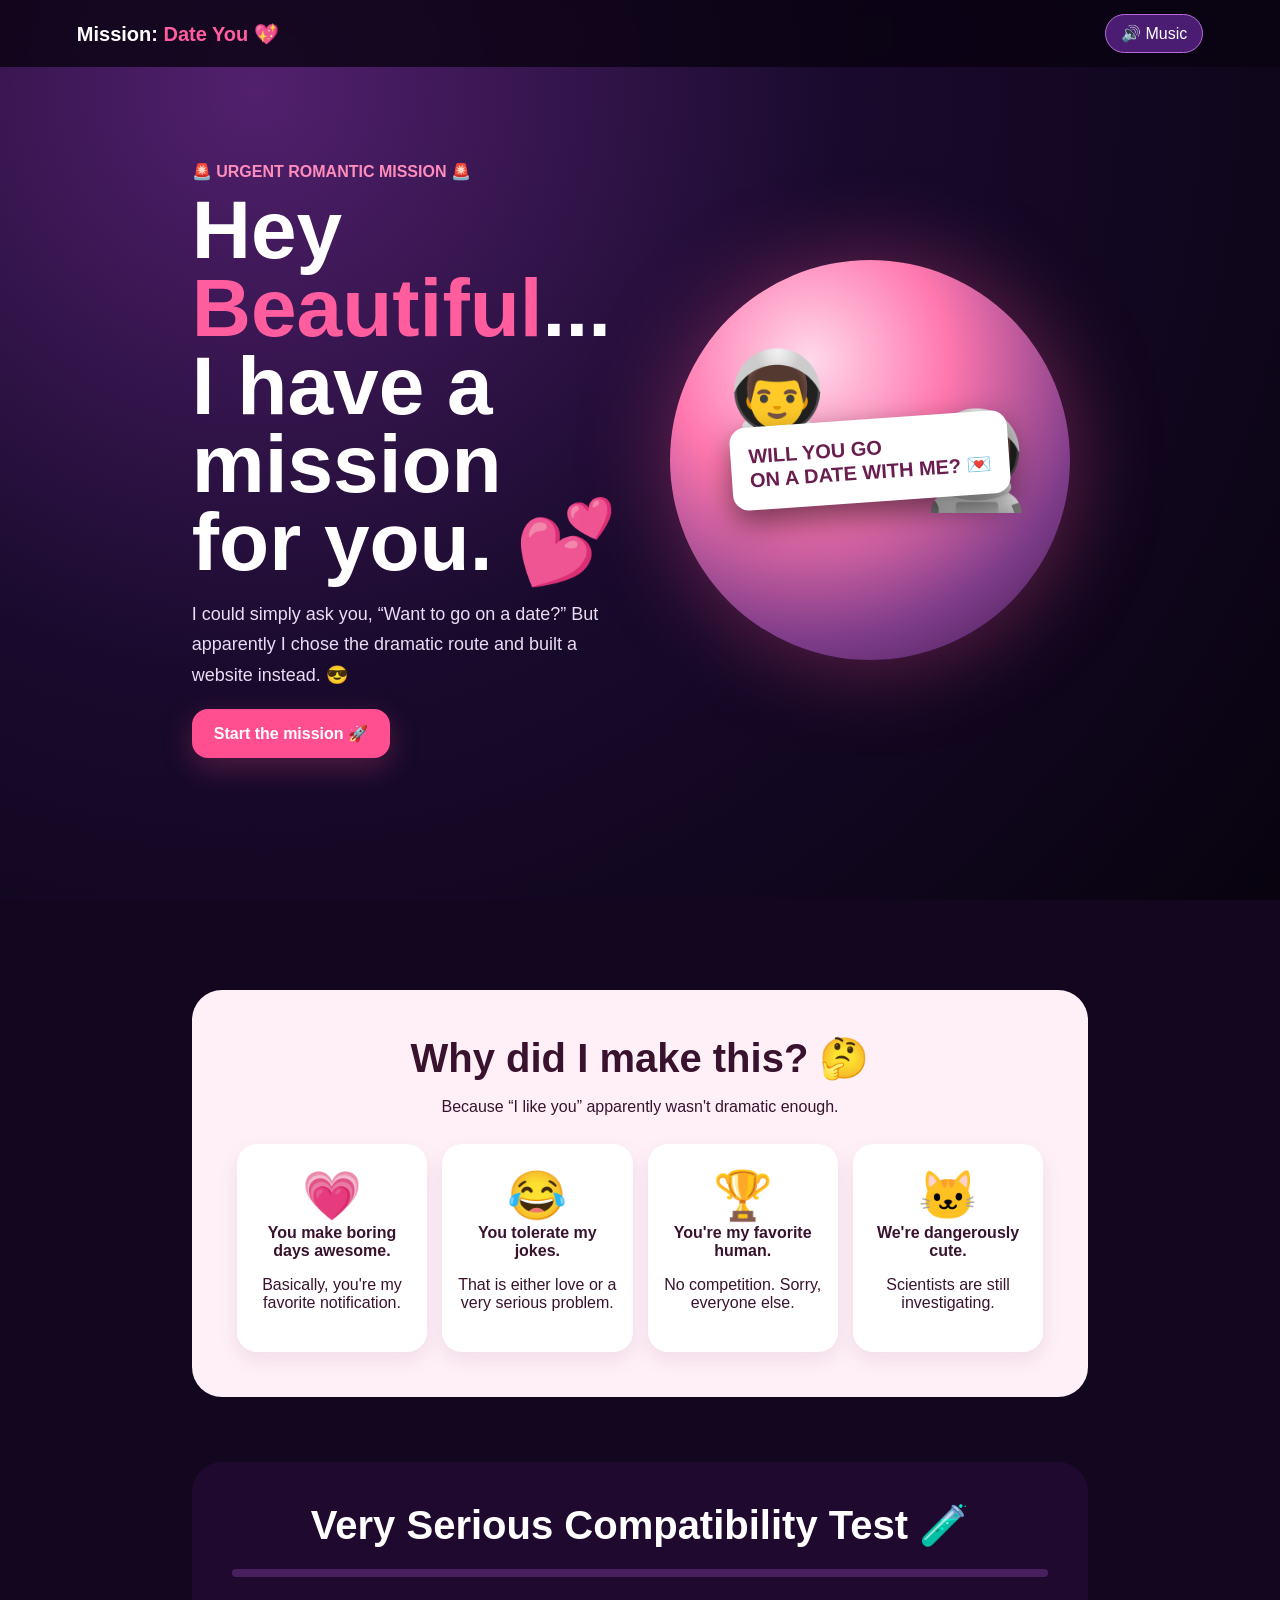
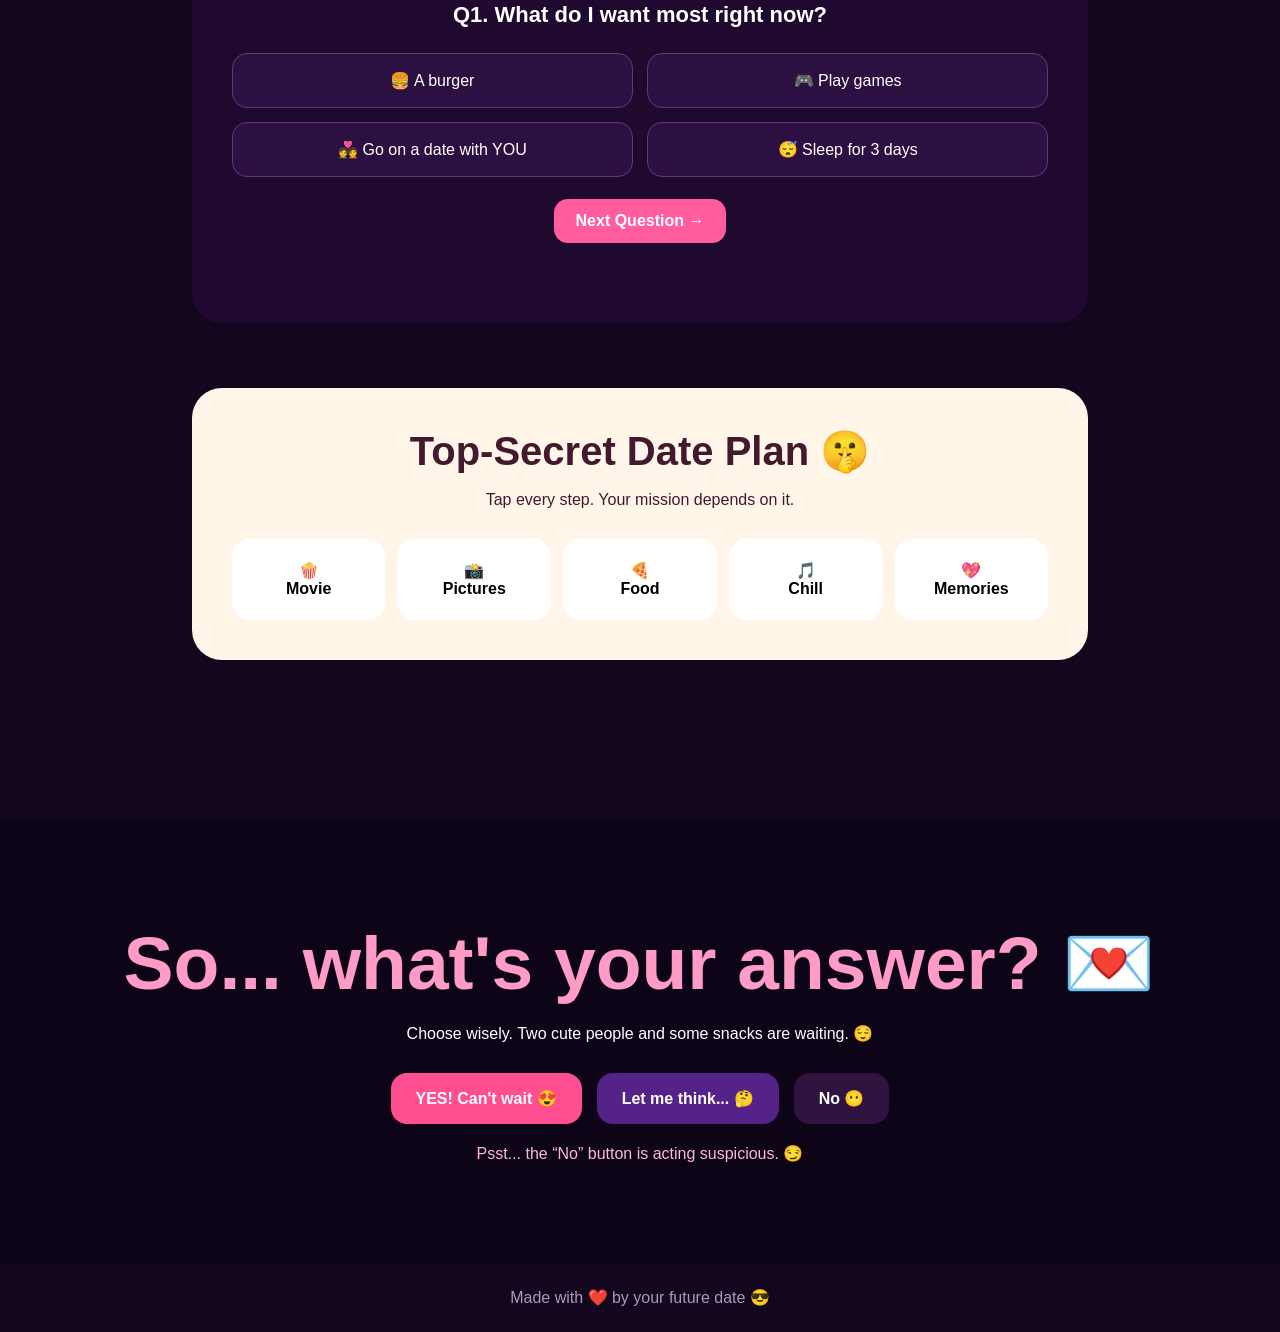
==== index.html @ 2dfc2abf "Add files via upload" ====
<!doctype html>
<html lang="en">
<head>
<meta charset="utf-8">
<meta name="viewport" content="width=device-width, initial-scale=1">
<title>Mission: Date You 💖</title>
<style>
*{box-sizing:border-box}html{scroll-behavior:smooth}body{margin:0;font-family:Arial,sans-serif;background:#12071f;color:#fff;overflow-x:hidden}
button,a{font:inherit}button{cursor:pointer}.bg{position:fixed;inset:0;z-index:-2;background:radial-gradient(circle at 20% 10%,#52206e,#190a2d 45%,#08030f)}
nav{position:fixed;z-index:50;top:0;left:0;right:0;padding:14px 6%;display:flex;justify-content:space-between;align-items:center;background:#090311cc;backdrop-filter:blur(10px)}
.logo{font-size:20px;font-weight:800}.pink{color:#ff5d9e}.music{border:1px solid #b76bdb;background:#4a1d73;color:white;border-radius:30px;padding:9px 15px}
section{max-width:1050px;margin:auto;padding:90px 6%}.hero{min-height:100vh;display:grid;grid-template-columns:1fr 1fr;align-items:center;gap:25px;padding-top:110px}
h1{font-size:clamp(45px,7vw,82px);line-height:.95;margin:10px 0}.hero p{font-size:18px;line-height:1.7;color:#eadcf4}.tag{color:#ff8dbb;font-weight:700}.btn{display:inline-block;border:0;border-radius:16px;padding:15px 22px;font-weight:800;color:white;background:#ff4f91;box-shadow:0 10px 30px #ff4f9140}
.art{height:500px;position:relative;display:grid;place-items:center}.moon{width:400px;height:400px;border-radius:50%;background:radial-gradient(circle at 35% 25%,#ffd9eb,#ff77ae 35%,#803d8a 70%,#35154e);box-shadow:0 0 90px #ff4f9160}.person{position:absolute;font-size:95px;animation:bob 2.8s ease-in-out infinite}.boy{left:15%;top:27%}.girl{right:12%;top:39%}.sign{position:absolute;background:#fff;color:#6a1e50;padding:18px;border-radius:16px;font-size:20px;font-weight:900;transform:rotate(-4deg);box-shadow:0 12px 30px #0008}
@keyframes bob{50%{transform:translateY(-15px)}}.panel{background:#fff0f7;color:#39132e;border-radius:30px;padding:45px}.panel h2,.quiz h2,.plan h2,.final h2{text-align:center;font-size:40px;margin:0 0 12px}.cards{display:grid;grid-template-columns:repeat(4,1fr);gap:15px;margin-top:28px}.card{background:white;border-radius:20px;padding:24px 14px;text-align:center;min-height:190px;box-shadow:0 8px 20px #6b1d5018;transition:.2s}.card:hover{transform:translateY(-7px)}.emoji{font-size:48px}
.quiz{margin-top:65px;padding:40px;border-radius:30px;background:#20092f}.barbg{height:8px;background:#48205e;border-radius:20px;margin:20px 0}.bar{height:100%;width:0;background:#ff5d9e;border-radius:20px;transition:.3s}.question{text-align:center;font-size:22px;font-weight:800;margin:25px 0}.options{display:grid;grid-template-columns:1fr 1fr;gap:14px}.option{background:#2d1042;color:#fff;border:1px solid #67357d;padding:17px;border-radius:15px}.option:hover,.option.active{background:#ff4f91}.next{display:block;margin:22px auto 0;background:#ff5d9e;color:#fff;border:0;padding:13px 22px;border-radius:14px;font-weight:800}.feedback{text-align:center;color:#ffd1e3;min-height:25px;margin-top:15px}
.plan{margin-top:65px;background:#fff6e9;color:#43192d;border-radius:30px;padding:40px}.steps{display:grid;grid-template-columns:repeat(5,1fr);gap:12px;margin-top:30px}.step{background:white;border:2px solid transparent;border-radius:18px;padding:20px 8px;text-align:center;transition:.2s}.step:hover{transform:translateY(-6px);border-color:#ff8dbb}.secret{display:none;margin:22px auto 0;padding:18px;max-width:700px;background:#ffe0ed;border-radius:16px;text-align:center;font-weight:700}
.final{max-width:none;text-align:center;background:#0e0418;padding:100px 6%;margin-top:70px}.final h2{font-size:clamp(45px,7vw,75px);color:#ff9cc5}.choices{display:flex;justify-content:center;gap:15px;flex-wrap:wrap;margin-top:30px}.yes,.maybe,.no{border:0;color:#fff;border-radius:16px;padding:16px 25px;font-weight:800}.yes{background:#ff4f91}.maybe{background:#55228a}.no{background:#311340;position:relative}.note{color:#ffb9d5;margin-top:20px}
#modal{display:none;position:fixed;z-index:100;inset:0;background:#09020ddd;place-items:center;padding:20px}.modalbox{background:white;color:#54183f;border-radius:28px;padding:42px;max-width:580px;text-align:center}.modalbox h2{font-size:52px;color:#ff4f91;margin:0}.close{background:#ff4f91;color:#fff;border:0;padding:12px 20px;border-radius:13px;margin-top:10px}.conf{position:fixed;z-index:110;top:-30px;font-size:25px;animation:fall 3s linear forwards}@keyframes fall{to{transform:translateY(110vh) rotate(600deg)}}
footer{text-align:center;padding:25px;color:#ad99b7}
@media(max-width:750px){.hero{grid-template-columns:1fr;text-align:center}.art{height:360px}.moon{width:290px;height:290px}.person{font-size:65px}.sign{font-size:14px;padding:12px}.cards{grid-template-columns:1fr 1fr}.steps{grid-template-columns:1fr 1fr}.panel,.quiz,.plan{padding:28px 18px}}
@media(max-width:480px){.cards,.options,.steps{grid-template-columns:1fr}}
</style>
</head>
<body>
<div class="bg"></div>
<nav><div class="logo">Mission: <span class="pink">Date You 💖</span></div><button class="music" id="music">🔊 Music</button></nav>

<section class="hero" id="top">
<div><div class="tag">🚨 URGENT ROMANTIC MISSION 🚨</div>
<h1>Hey <span class="pink">Beautiful</span>...<br>I have a mission for you. 💕</h1>
<p>I could simply ask you, “Want to go on a date?” But apparently I chose the dramatic route and built a website instead. 😎</p>
<button class="btn" id="start">Start the mission 🚀</button></div>
<div class="art"><div class="moon"></div><div class="person boy">👨‍🚀</div><div class="person girl">👩‍🚀</div><div class="sign">WILL YOU GO<br>ON A DATE WITH ME? 💌</div></div>
</section>

<section id="reasons">
<div class="panel"><h2>Why did I make this? 🤔</h2><p style="text-align:center">Because “I like you” apparently wasn't dramatic enough.</p>
<div class="cards">
<div class="card"><div class="emoji">💗</div><b>You make boring days awesome.</b><p>Basically, you're my favorite notification.</p></div>
<div class="card"><div class="emoji">😂</div><b>You tolerate my jokes.</b><p>That is either love or a very serious problem.</p></div>
<div class="card"><div class="emoji">🏆</div><b>You're my favorite human.</b><p>No competition. Sorry, everyone else.</p></div>
<div class="card"><div class="emoji">🐱</div><b>We're dangerously cute.</b><p>Scientists are still investigating.</p></div>
</div></div>

<div class="quiz" id="quiz"><h2>Very Serious Compatibility Test 🧪</h2><div class="barbg"><div class="bar" id="bar"></div></div><div id="question"></div><div id="options" class="options"></div><button class="next" id="next">Next Question →</button><div class="feedback" id="feedback"></div></div>

<div class="plan"><h2>Top-Secret Date Plan 🤫</h2><p style="text-align:center">Tap every step. Your mission depends on it.</p>
<div class="steps">
<button class="step" data-msg="🍿 Movie time! I promise not to steal ALL the popcorn.">🍿<br><b>Movie</b></button>
<button class="step" data-msg="📸 Cute pictures! We need evidence that this date happened. 😌">📸<br><b>Pictures</b></button>
<button class="step" data-msg="🍕 Food! Romance is much easier with a full stomach.">🍕<br><b>Food</b></button>
<button class="step" data-msg="🎵 Music, random conversations and laughing at absolutely nothing.">🎵<br><b>Chill</b></button>
<button class="step" data-msg="💖 Final objective: create a memory we both keep smiling about.">💖<br><b>Memories</b></button>
</div><div class="secret" id="secret"></div></div>
</section>

<section class="final" id="final"><h2>So... what's your answer? 💌</h2><p>Choose wisely. Two cute people and some snacks are waiting. 😌</p>
<div class="choices"><button class="yes" id="yes">YES! Can't wait 😍</button><button class="maybe" id="maybe">Let me think... 🤔</button><button class="no" id="no">No 😶</button></div>
<div class="note" id="note">Psst... the “No” button is acting suspicious. 😏</div></section>
<footer>Made with ❤️ by your future date 😎</footer>

<div id="modal"><div class="modalbox"><h2>YAAAAAY! 🥹💖</h2><p>Mission accomplished! 🚀</p><p>You officially agreed to go on a date with the person who spent way too much time making this website. 😂</p><p><b>Now tell me when you're free. I owe you a date! 💕</b></p><button class="close" id="close">Okay, future date 😎</button></div></div>

<script>
(function(){
"use strict";
var $=function(id){return document.getElementById(id);};

/* Smooth navigation */
$("start").addEventListener("click",function(){ $("reasons").scrollIntoView({behavior:"smooth"}); });

/* Quiz */
var qs=[
{q:"What do I want most right now?",a:["🍔 A burger","🎮 Play games","💑 Go on a date with YOU","😴 Sleep for 3 days"],c:2},
{q:"What makes a perfect date?",a:["🍕 Good food","😂 Laughing","📸 Cute memories","💖 All of the above"],c:3},
{q:"If I say “I'm not hungry”, what does it mean?",a:["I am hungry","I want your food","I need snacks","😌 All three"],c:3}
];
var qi=0,chosen=-1,score=0;
function render(){
var q=qs[qi]; chosen=-1;
$("bar").style.width=(qi/qs.length*100)+"%";
$("question").innerHTML='<div class="question">Q'+(qi+1)+'. '+q.q+'</div>';
$("options").innerHTML="";
q.a.forEach(function(text,i){
var b=document.createElement("button"); b.className="option"; b.type="button"; b.textContent=text;
b.addEventListener("click",function(){
chosen=i;
document.querySelectorAll(".option").forEach(function(x){x.classList.remove("active")});
b.classList.add("active");
$("feedback").textContent="";
});
$("options").appendChild(b);
});
}
$("next").addEventListener("click",function(){
if(chosen===-1){$("feedback").textContent="Pick an answer first, genius 😌";return;}
if(chosen===qs[qi].c)score++;
qi++;
if(qi<qs.length){render();}
else{
$("bar").style.width="100%";
$("question").innerHTML='<div class="question">Test complete! 🧪</div><p style="text-align:center">Score: '+score+'/'+qs.length+'</p>';
$("options").innerHTML="";
$("next").textContent="Reveal the date plan 🔓";
$("feedback").textContent=score===3?"Perfect! The universe clearly wants this date. 😂💖":"More research is required... preferably over dinner. 😌";
$("next").onclick=function(){$("final").scrollIntoView({behavior:"smooth"})};
}
});
render();

/* Date-plan buttons */
document.querySelectorAll(".step").forEach(function(step){
step.addEventListener("click",function(){
$("secret").style.display="block";
$("secret").textContent=step.getAttribute("data-msg");
});
});

/* YES modal + confetti */
$("yes").addEventListener("click",function(){
$("modal").style.display="grid";
for(var i=0;i<70;i++){
var c=document.createElement("span"); c.className="conf"; c.textContent=["💖","💕","✨","🎉","💗"][Math.floor(Math.random()*5)];
c.style.left=Math.random()*100+"%"; c.style.animationDelay=Math.random()*1.5+"s";
document.body.appendChild(c);
setTimeout(function(){if(c.parentNode)c.parentNode.removeChild(c)},4500);
}
});
$("close").addEventListener("click",function(){$("modal").style.display="none";});

/* Maybe button */
$("maybe").addEventListener("click",function(){
$("note").textContent="Take your time... but snacks and my adorable face are waiting. 😌🍕";
});

/* Escaping NO button */
function escapeNo(){
var b=$("no");
b.style.position="fixed";
b.style.zIndex="60";
b.style.left=(10+Math.random()*75)+"%";
b.style.top=(15+Math.random()*70)+"%";
$("note").textContent="Nice try! 😂 The “No” button has escaped again.";
}
$("no").addEventListener("mouseenter",escapeNo);
$("no").addEventListener("touchstart",function(e){e.preventDefault();escapeNo();},{passive:false});
$("no").addEventListener("click",function(e){e.preventDefault();escapeNo();});

/* Music: browser-safe little melody generated by Web Audio only after a user click */
var audio=null,playing=false,timer=null;
$("music").addEventListener("click",function(){
if(!audio)audio=new (window.AudioContext||window.webkitAudioContext)();
if(playing){audio.suspend();playing=false;$("music").textContent="🔇 Music Off";return;}
audio.resume();playing=true;$("music").textContent="🔊 Music On";
var notes=[261.63,329.63,392,523.25,392,329.63];
notes.forEach(function(freq,i){
var o=audio.createOscillator(),g=audio.createGain();
o.type="sine";o.frequency.value=freq;
var t=audio.currentTime+i*.3;
g.gain.setValueAtTime(.0001,t);g.gain.exponentialRampToValueAtTime(.035,t+.03);g.gain.exponentialRampToValueAtTime(.0001,t+.25);
o.connect(g);g.connect(audio.destination);o.start(t);o.stop(t+.27);
});
clearTimeout(timer);timer=setTimeout(function(){if(playing){playing=false;$("music").textContent="🔊 Music";}},2200);
});
})();
</script>
</body>
</html>
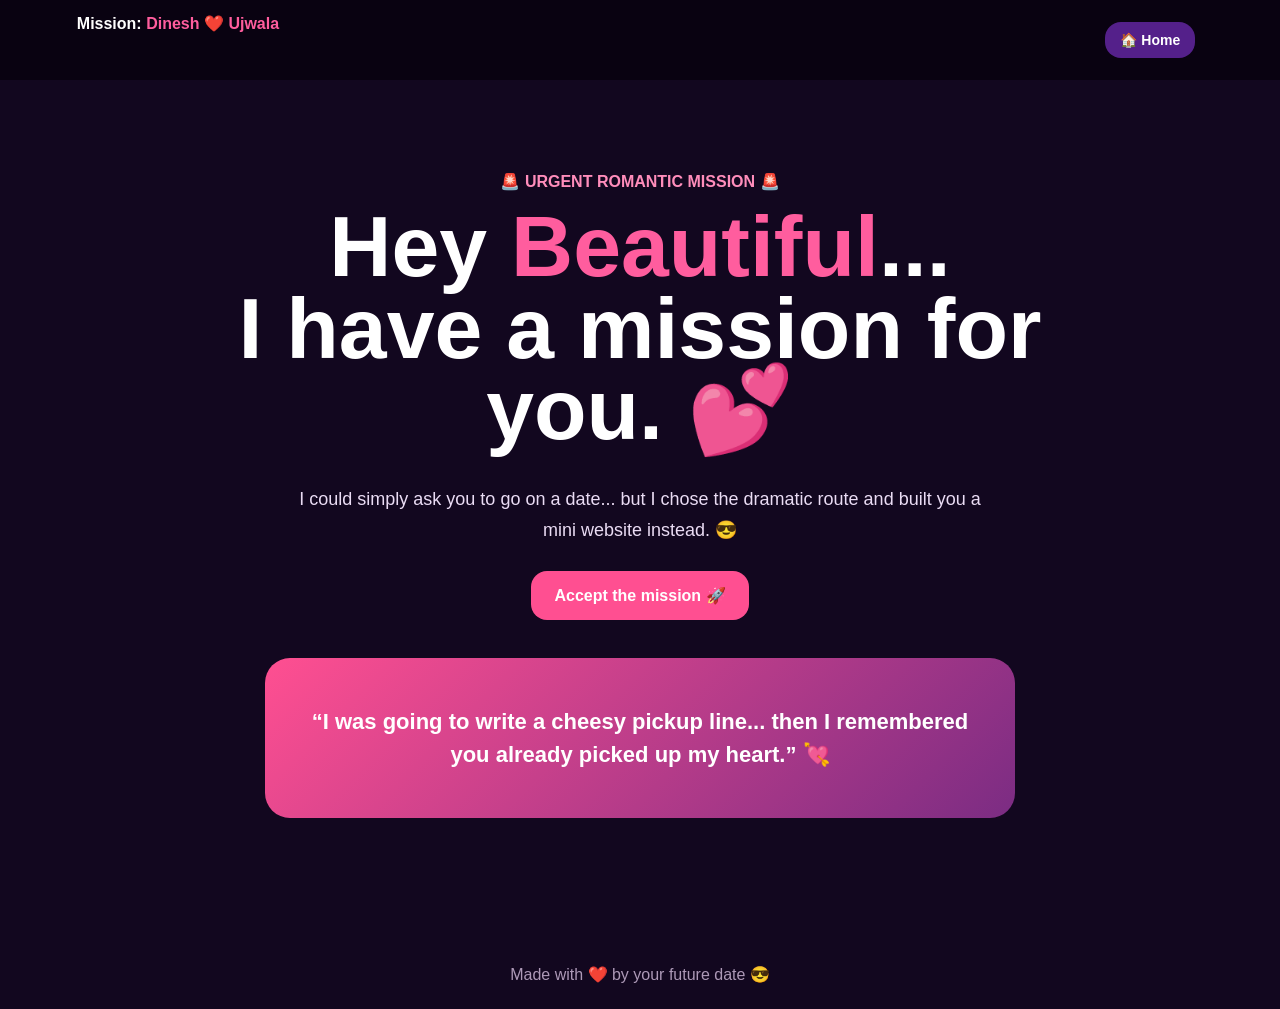
==== commit 9f337ad4: "Add files via upload" ====
--- a/index.html
+++ b/index.html
@@ -1,169 +1 @@
-<!doctype html>
-<html lang="en">
-<head>
-<meta charset="utf-8">
-<meta name="viewport" content="width=device-width, initial-scale=1">
-<title>Mission: Date You 💖</title>
-<style>
-*{box-sizing:border-box}html{scroll-behavior:smooth}body{margin:0;font-family:Arial,sans-serif;background:#12071f;color:#fff;overflow-x:hidden}
-button,a{font:inherit}button{cursor:pointer}.bg{position:fixed;inset:0;z-index:-2;background:radial-gradient(circle at 20% 10%,#52206e,#190a2d 45%,#08030f)}
-nav{position:fixed;z-index:50;top:0;left:0;right:0;padding:14px 6%;display:flex;justify-content:space-between;align-items:center;background:#090311cc;backdrop-filter:blur(10px)}
-.logo{font-size:20px;font-weight:800}.pink{color:#ff5d9e}.music{border:1px solid #b76bdb;background:#4a1d73;color:white;border-radius:30px;padding:9px 15px}
-section{max-width:1050px;margin:auto;padding:90px 6%}.hero{min-height:100vh;display:grid;grid-template-columns:1fr 1fr;align-items:center;gap:25px;padding-top:110px}
-h1{font-size:clamp(45px,7vw,82px);line-height:.95;margin:10px 0}.hero p{font-size:18px;line-height:1.7;color:#eadcf4}.tag{color:#ff8dbb;font-weight:700}.btn{display:inline-block;border:0;border-radius:16px;padding:15px 22px;font-weight:800;color:white;background:#ff4f91;box-shadow:0 10px 30px #ff4f9140}
-.art{height:500px;position:relative;display:grid;place-items:center}.moon{width:400px;height:400px;border-radius:50%;background:radial-gradient(circle at 35% 25%,#ffd9eb,#ff77ae 35%,#803d8a 70%,#35154e);box-shadow:0 0 90px #ff4f9160}.person{position:absolute;font-size:95px;animation:bob 2.8s ease-in-out infinite}.boy{left:15%;top:27%}.girl{right:12%;top:39%}.sign{position:absolute;background:#fff;color:#6a1e50;padding:18px;border-radius:16px;font-size:20px;font-weight:900;transform:rotate(-4deg);box-shadow:0 12px 30px #0008}
-@keyframes bob{50%{transform:translateY(-15px)}}.panel{background:#fff0f7;color:#39132e;border-radius:30px;padding:45px}.panel h2,.quiz h2,.plan h2,.final h2{text-align:center;font-size:40px;margin:0 0 12px}.cards{display:grid;grid-template-columns:repeat(4,1fr);gap:15px;margin-top:28px}.card{background:white;border-radius:20px;padding:24px 14px;text-align:center;min-height:190px;box-shadow:0 8px 20px #6b1d5018;transition:.2s}.card:hover{transform:translateY(-7px)}.emoji{font-size:48px}
-.quiz{margin-top:65px;padding:40px;border-radius:30px;background:#20092f}.barbg{height:8px;background:#48205e;border-radius:20px;margin:20px 0}.bar{height:100%;width:0;background:#ff5d9e;border-radius:20px;transition:.3s}.question{text-align:center;font-size:22px;font-weight:800;margin:25px 0}.options{display:grid;grid-template-columns:1fr 1fr;gap:14px}.option{background:#2d1042;color:#fff;border:1px solid #67357d;padding:17px;border-radius:15px}.option:hover,.option.active{background:#ff4f91}.next{display:block;margin:22px auto 0;background:#ff5d9e;color:#fff;border:0;padding:13px 22px;border-radius:14px;font-weight:800}.feedback{text-align:center;color:#ffd1e3;min-height:25px;margin-top:15px}
-.plan{margin-top:65px;background:#fff6e9;color:#43192d;border-radius:30px;padding:40px}.steps{display:grid;grid-template-columns:repeat(5,1fr);gap:12px;margin-top:30px}.step{background:white;border:2px solid transparent;border-radius:18px;padding:20px 8px;text-align:center;transition:.2s}.step:hover{transform:translateY(-6px);border-color:#ff8dbb}.secret{display:none;margin:22px auto 0;padding:18px;max-width:700px;background:#ffe0ed;border-radius:16px;text-align:center;font-weight:700}
-.final{max-width:none;text-align:center;background:#0e0418;padding:100px 6%;margin-top:70px}.final h2{font-size:clamp(45px,7vw,75px);color:#ff9cc5}.choices{display:flex;justify-content:center;gap:15px;flex-wrap:wrap;margin-top:30px}.yes,.maybe,.no{border:0;color:#fff;border-radius:16px;padding:16px 25px;font-weight:800}.yes{background:#ff4f91}.maybe{background:#55228a}.no{background:#311340;position:relative}.note{color:#ffb9d5;margin-top:20px}
-#modal{display:none;position:fixed;z-index:100;inset:0;background:#09020ddd;place-items:center;padding:20px}.modalbox{background:white;color:#54183f;border-radius:28px;padding:42px;max-width:580px;text-align:center}.modalbox h2{font-size:52px;color:#ff4f91;margin:0}.close{background:#ff4f91;color:#fff;border:0;padding:12px 20px;border-radius:13px;margin-top:10px}.conf{position:fixed;z-index:110;top:-30px;font-size:25px;animation:fall 3s linear forwards}@keyframes fall{to{transform:translateY(110vh) rotate(600deg)}}
-footer{text-align:center;padding:25px;color:#ad99b7}
-@media(max-width:750px){.hero{grid-template-columns:1fr;text-align:center}.art{height:360px}.moon{width:290px;height:290px}.person{font-size:65px}.sign{font-size:14px;padding:12px}.cards{grid-template-columns:1fr 1fr}.steps{grid-template-columns:1fr 1fr}.panel,.quiz,.plan{padding:28px 18px}}
-@media(max-width:480px){.cards,.options,.steps{grid-template-columns:1fr}}
-</style>
-</head>
-<body>
-<div class="bg"></div>
-<nav><div class="logo">Mission: <span class="pink">Date You 💖</span></div><button class="music" id="music">🔊 Music</button></nav>
-
-<section class="hero" id="top">
-<div><div class="tag">🚨 URGENT ROMANTIC MISSION 🚨</div>
-<h1>Hey <span class="pink">Beautiful</span>...<br>I have a mission for you. 💕</h1>
-<p>I could simply ask you, “Want to go on a date?” But apparently I chose the dramatic route and built a website instead. 😎</p>
-<button class="btn" id="start">Start the mission 🚀</button></div>
-<div class="art"><div class="moon"></div><div class="person boy">👨‍🚀</div><div class="person girl">👩‍🚀</div><div class="sign">WILL YOU GO<br>ON A DATE WITH ME? 💌</div></div>
-</section>
-
-<section id="reasons">
-<div class="panel"><h2>Why did I make this? 🤔</h2><p style="text-align:center">Because “I like you” apparently wasn't dramatic enough.</p>
-<div class="cards">
-<div class="card"><div class="emoji">💗</div><b>You make boring days awesome.</b><p>Basically, you're my favorite notification.</p></div>
-<div class="card"><div class="emoji">😂</div><b>You tolerate my jokes.</b><p>That is either love or a very serious problem.</p></div>
-<div class="card"><div class="emoji">🏆</div><b>You're my favorite human.</b><p>No competition. Sorry, everyone else.</p></div>
-<div class="card"><div class="emoji">🐱</div><b>We're dangerously cute.</b><p>Scientists are still investigating.</p></div>
-</div></div>
-
-<div class="quiz" id="quiz"><h2>Very Serious Compatibility Test 🧪</h2><div class="barbg"><div class="bar" id="bar"></div></div><div id="question"></div><div id="options" class="options"></div><button class="next" id="next">Next Question →</button><div class="feedback" id="feedback"></div></div>
-
-<div class="plan"><h2>Top-Secret Date Plan 🤫</h2><p style="text-align:center">Tap every step. Your mission depends on it.</p>
-<div class="steps">
-<button class="step" data-msg="🍿 Movie time! I promise not to steal ALL the popcorn.">🍿<br><b>Movie</b></button>
-<button class="step" data-msg="📸 Cute pictures! We need evidence that this date happened. 😌">📸<br><b>Pictures</b></button>
-<button class="step" data-msg="🍕 Food! Romance is much easier with a full stomach.">🍕<br><b>Food</b></button>
-<button class="step" data-msg="🎵 Music, random conversations and laughing at absolutely nothing.">🎵<br><b>Chill</b></button>
-<button class="step" data-msg="💖 Final objective: create a memory we both keep smiling about.">💖<br><b>Memories</b></button>
-</div><div class="secret" id="secret"></div></div>
-</section>
-
-<section class="final" id="final"><h2>So... what's your answer? 💌</h2><p>Choose wisely. Two cute people and some snacks are waiting. 😌</p>
-<div class="choices"><button class="yes" id="yes">YES! Can't wait 😍</button><button class="maybe" id="maybe">Let me think... 🤔</button><button class="no" id="no">No 😶</button></div>
-<div class="note" id="note">Psst... the “No” button is acting suspicious. 😏</div></section>
-<footer>Made with ❤️ by your future date 😎</footer>
-
-<div id="modal"><div class="modalbox"><h2>YAAAAAY! 🥹💖</h2><p>Mission accomplished! 🚀</p><p>You officially agreed to go on a date with the person who spent way too much time making this website. 😂</p><p><b>Now tell me when you're free. I owe you a date! 💕</b></p><button class="close" id="close">Okay, future date 😎</button></div></div>
-
-<script>
-(function(){
-"use strict";
-var $=function(id){return document.getElementById(id);};
-
-/* Smooth navigation */
-$("start").addEventListener("click",function(){ $("reasons").scrollIntoView({behavior:"smooth"}); });
-
-/* Quiz */
-var qs=[
-{q:"What do I want most right now?",a:["🍔 A burger","🎮 Play games","💑 Go on a date with YOU","😴 Sleep for 3 days"],c:2},
-{q:"What makes a perfect date?",a:["🍕 Good food","😂 Laughing","📸 Cute memories","💖 All of the above"],c:3},
-{q:"If I say “I'm not hungry”, what does it mean?",a:["I am hungry","I want your food","I need snacks","😌 All three"],c:3}
-];
-var qi=0,chosen=-1,score=0;
-function render(){
-var q=qs[qi]; chosen=-1;
-$("bar").style.width=(qi/qs.length*100)+"%";
-$("question").innerHTML='<div class="question">Q'+(qi+1)+'. '+q.q+'</div>';
-$("options").innerHTML="";
-q.a.forEach(function(text,i){
-var b=document.createElement("button"); b.className="option"; b.type="button"; b.textContent=text;
-b.addEventListener("click",function(){
-chosen=i;
-document.querySelectorAll(".option").forEach(function(x){x.classList.remove("active")});
-b.classList.add("active");
-$("feedback").textContent="";
-});
-$("options").appendChild(b);
-});
-}
-$("next").addEventListener("click",function(){
-if(chosen===-1){$("feedback").textContent="Pick an answer first, genius 😌";return;}
-if(chosen===qs[qi].c)score++;
-qi++;
-if(qi<qs.length){render();}
-else{
-$("bar").style.width="100%";
-$("question").innerHTML='<div class="question">Test complete! 🧪</div><p style="text-align:center">Score: '+score+'/'+qs.length+'</p>';
-$("options").innerHTML="";
-$("next").textContent="Reveal the date plan 🔓";
-$("feedback").textContent=score===3?"Perfect! The universe clearly wants this date. 😂💖":"More research is required... preferably over dinner. 😌";
-$("next").onclick=function(){$("final").scrollIntoView({behavior:"smooth"})};
-}
-});
-render();
-
-/* Date-plan buttons */
-document.querySelectorAll(".step").forEach(function(step){
-step.addEventListener("click",function(){
-$("secret").style.display="block";
-$("secret").textContent=step.getAttribute("data-msg");
-});
-});
-
-/* YES modal + confetti */
-$("yes").addEventListener("click",function(){
-$("modal").style.display="grid";
-for(var i=0;i<70;i++){
-var c=document.createElement("span"); c.className="conf"; c.textContent=["💖","💕","✨","🎉","💗"][Math.floor(Math.random()*5)];
-c.style.left=Math.random()*100+"%"; c.style.animationDelay=Math.random()*1.5+"s";
-document.body.appendChild(c);
-setTimeout(function(){if(c.parentNode)c.parentNode.removeChild(c)},4500);
-}
-});
-$("close").addEventListener("click",function(){$("modal").style.display="none";});
-
-/* Maybe button */
-$("maybe").addEventListener("click",function(){
-$("note").textContent="Take your time... but snacks and my adorable face are waiting. 😌🍕";
-});
-
-/* Escaping NO button */
-function escapeNo(){
-var b=$("no");
-b.style.position="fixed";
-b.style.zIndex="60";
-b.style.left=(10+Math.random()*75)+"%";
-b.style.top=(15+Math.random()*70)+"%";
-$("note").textContent="Nice try! 😂 The “No” button has escaped again.";
-}
-$("no").addEventListener("mouseenter",escapeNo);
-$("no").addEventListener("touchstart",function(e){e.preventDefault();escapeNo();},{passive:false});
-$("no").addEventListener("click",function(e){e.preventDefault();escapeNo();});
-
-/* Music: browser-safe little melody generated by Web Audio only after a user click */
-var audio=null,playing=false,timer=null;
-$("music").addEventListener("click",function(){
-if(!audio)audio=new (window.AudioContext||window.webkitAudioContext)();
-if(playing){audio.suspend();playing=false;$("music").textContent="🔇 Music Off";return;}
-audio.resume();playing=true;$("music").textContent="🔊 Music On";
-var notes=[261.63,329.63,392,523.25,392,329.63];
-notes.forEach(function(freq,i){
-var o=audio.createOscillator(),g=audio.createGain();
-o.type="sine";o.frequency.value=freq;
-var t=audio.currentTime+i*.3;
-g.gain.setValueAtTime(.0001,t);g.gain.exponentialRampToValueAtTime(.035,t+.03);g.gain.exponentialRampToValueAtTime(.0001,t+.25);
-o.connect(g);g.connect(audio.destination);o.start(t);o.stop(t+.27);
-});
-clearTimeout(timer);timer=setTimeout(function(){if(playing){playing=false;$("music").textContent="🔊 Music";}},2200);
-});
-})();
-</script>
-</body>
-</html>+<!doctype html><html><head><meta charset="utf-8"><meta name="viewport" content="width=device-width,initial-scale=1"><title>Mission: Dinesh ❤️ Ujwala</title><link rel="stylesheet" href="style.css"></head><body><nav><a class="logo" href="index.html">Mission: <span class="pink">Dinesh ❤️ Ujwala</span></a><a class="btn small secondary" href="index.html">🏠 Home</a></nav><main class="page"><section class="hero"><div class="kicker">🚨 URGENT ROMANTIC MISSION 🚨</div><h1>Hey <span class="pink">Beautiful</span>...<br>I have a mission for you. 💕</h1><p class="lead">I could simply ask you to go on a date... but I chose the dramatic route and built you a mini website instead. 😎</p><a class="btn" href="reasons.html">Accept the mission 🚀</a><div class="quote"><p>“I was going to write a cheesy pickup line... then I remembered you already picked up my heart.” 💘</p></div></section></main><footer>Made with ❤️ by your future date 😎</footer><script></script></body></html>
--- a/style.css
+++ b/style.css
@@ -0,0 +1 @@
+*{box-sizing:border-box}body{margin:0;font-family:Arial,sans-serif;background:#12071f;color:#fff;min-height:100vh}nav{position:sticky;top:0;z-index:20;padding:14px 6%;display:flex;justify-content:space-between;background:#090311ee;backdrop-filter:blur(10px)}.logo{font-weight:800}.pink{color:#ff5d9e}a{text-decoration:none;color:inherit}.page{max-width:1000px;margin:auto;padding:70px 6%;min-height:calc(100vh - 60px)}.hero{text-align:center;display:flex;flex-direction:column;align-items:center;justify-content:center;min-height:80vh}.kicker{color:#ff8dbb;font-weight:800}h1{font-size:clamp(48px,8vw,86px);line-height:.95;margin:15px 0}h2{font-size:42px;text-align:center}.lead{font-size:18px;line-height:1.7;color:#eadcf4;max-width:700px;text-align:center}.btn{display:inline-block;border:0;border-radius:16px;padding:15px 23px;font-weight:800;color:#fff;background:#ff4f91;margin:8px;cursor:pointer}.secondary{background:#54208a}.small{padding:10px 15px;font-size:14px}.cardgrid,.mystery{display:grid;grid-template-columns:repeat(3,1fr);gap:16px;margin:30px 0}.card,.box{background:#fff0f7;color:#40142f;border:0;border-radius:22px;padding:26px 18px;text-align:center;min-height:180px;transition:.25s;cursor:pointer;font-weight:800}.card:hover,.box:hover{transform:translateY(-7px)}.emoji,.box span{font-size:50px;display:block}.quote{margin:30px auto;padding:25px;border-radius:25px;background:linear-gradient(135deg,#ff4f91,#7b2c83);max-width:750px;text-align:center}.quote p{font-size:22px;line-height:1.5;font-weight:700}.hidden{display:none}.quiz{background:#20092f;border-radius:28px;padding:35px;max-width:800px;margin:auto}.barbg{height:8px;background:#48205e;border-radius:20px}.bar{height:100%;width:0;background:#ff5d9e;border-radius:20px}.question{text-align:center;font-size:22px;font-weight:800;margin:25px 0}.options{display:grid;grid-template-columns:1fr 1fr;gap:14px}.option{background:#2d1042;color:#fff;border:1px solid #67357d;padding:17px;border-radius:15px;cursor:pointer}.option.active,.option:hover{background:#ff4f91}.feedback,.note{text-align:center;color:#ffb9d5;margin:15px}.reveal{display:none;margin:22px auto;background:#ffe0ed;color:#54183f;padding:20px;border-radius:18px;text-align:center;max-width:700px;font-weight:700}.choices{text-align:center;margin-top:30px}.no{background:#311340}.heart{font-size:100px}footer{text-align:center;padding:25px;color:#ad99b7}.conf{position:fixed;top:-30px;font-size:25px;z-index:50;animation:fall 3s linear forwards}@keyframes fall{to{transform:translateY(110vh) rotate(600deg)}}@media(max-width:650px){.cardgrid,.mystery,.options{grid-template-columns:1fr}h2{font-size:34px}}
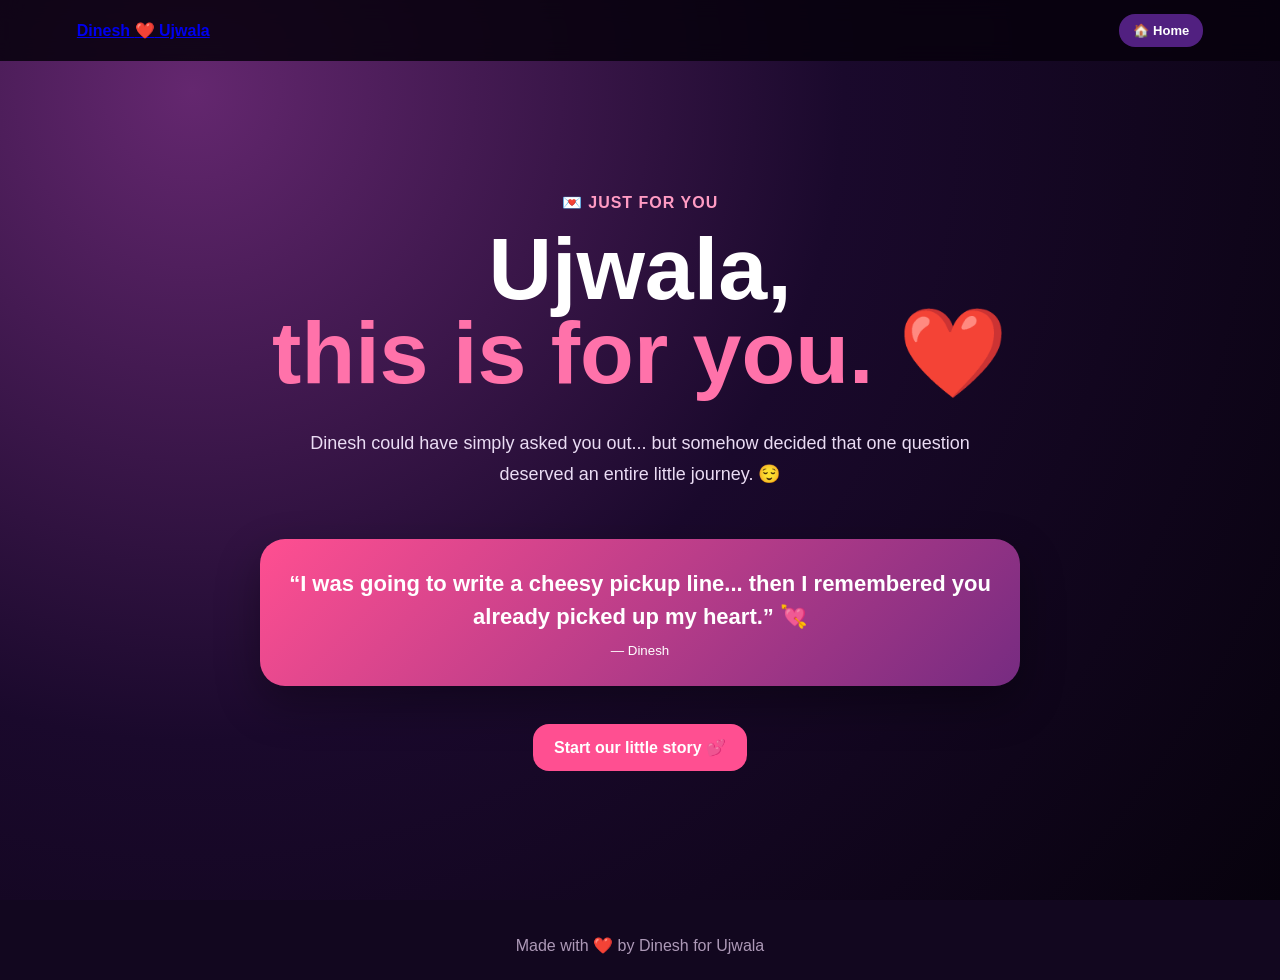
==== commit ab385256: "Add files via upload" ====
--- a/index.html
+++ b/index.html
@@ -1 +1,9 @@
-<!doctype html><html><head><meta charset="utf-8"><meta name="viewport" content="width=device-width,initial-scale=1"><title>Mission: Dinesh ❤️ Ujwala</title><link rel="stylesheet" href="style.css"></head><body><nav><a class="logo" href="index.html">Mission: <span class="pink">Dinesh ❤️ Ujwala</span></a><a class="btn small secondary" href="index.html">🏠 Home</a></nav><main class="page"><section class="hero"><div class="kicker">🚨 URGENT ROMANTIC MISSION 🚨</div><h1>Hey <span class="pink">Beautiful</span>...<br>I have a mission for you. 💕</h1><p class="lead">I could simply ask you to go on a date... but I chose the dramatic route and built you a mini website instead. 😎</p><a class="btn" href="reasons.html">Accept the mission 🚀</a><div class="quote"><p>“I was going to write a cheesy pickup line... then I remembered you already picked up my heart.” 💘</p></div></section></main><footer>Made with ❤️ by your future date 😎</footer><script></script></body></html>+<!doctype html><html lang="en"><head><meta charset="utf-8"><meta name="viewport" content="width=device-width,initial-scale=1"><title>Dinesh ❤️ Ujwala</title><link rel="stylesheet" href="style.css"></head><body><nav><a class="logo" href="index.html">Dinesh <span class="pink">❤️</span> Ujwala</a><a class="navbtn" href="index.html">🏠 Home</a></nav><main class="page">
+<section class="hero">
+<div class="kicker">💌 JUST FOR YOU</div>
+<h1>Ujwala,<br><span class="pink">this is for you. ❤️</span></h1>
+<p class="lead">Dinesh could have simply asked you out... but somehow decided that one question deserved an entire little journey. 😌</p>
+<div class="quote"><p>“I was going to write a cheesy pickup line... then I remembered you already picked up my heart.” 💘</p><small>— Dinesh</small></div>
+<a class="btn" href="reasons.html">Start our little story 💕</a>
+</section>
+</main><footer>Made with ❤️ by Dinesh for Ujwala</footer><script></script></body></html>
--- a/style.css
+++ b/style.css
@@ -1 +1 @@
-*{box-sizing:border-box}body{margin:0;font-family:Arial,sans-serif;background:#12071f;color:#fff;min-height:100vh}nav{position:sticky;top:0;z-index:20;padding:14px 6%;display:flex;justify-content:space-between;background:#090311ee;backdrop-filter:blur(10px)}.logo{font-weight:800}.pink{color:#ff5d9e}a{text-decoration:none;color:inherit}.page{max-width:1000px;margin:auto;padding:70px 6%;min-height:calc(100vh - 60px)}.hero{text-align:center;display:flex;flex-direction:column;align-items:center;justify-content:center;min-height:80vh}.kicker{color:#ff8dbb;font-weight:800}h1{font-size:clamp(48px,8vw,86px);line-height:.95;margin:15px 0}h2{font-size:42px;text-align:center}.lead{font-size:18px;line-height:1.7;color:#eadcf4;max-width:700px;text-align:center}.btn{display:inline-block;border:0;border-radius:16px;padding:15px 23px;font-weight:800;color:#fff;background:#ff4f91;margin:8px;cursor:pointer}.secondary{background:#54208a}.small{padding:10px 15px;font-size:14px}.cardgrid,.mystery{display:grid;grid-template-columns:repeat(3,1fr);gap:16px;margin:30px 0}.card,.box{background:#fff0f7;color:#40142f;border:0;border-radius:22px;padding:26px 18px;text-align:center;min-height:180px;transition:.25s;cursor:pointer;font-weight:800}.card:hover,.box:hover{transform:translateY(-7px)}.emoji,.box span{font-size:50px;display:block}.quote{margin:30px auto;padding:25px;border-radius:25px;background:linear-gradient(135deg,#ff4f91,#7b2c83);max-width:750px;text-align:center}.quote p{font-size:22px;line-height:1.5;font-weight:700}.hidden{display:none}.quiz{background:#20092f;border-radius:28px;padding:35px;max-width:800px;margin:auto}.barbg{height:8px;background:#48205e;border-radius:20px}.bar{height:100%;width:0;background:#ff5d9e;border-radius:20px}.question{text-align:center;font-size:22px;font-weight:800;margin:25px 0}.options{display:grid;grid-template-columns:1fr 1fr;gap:14px}.option{background:#2d1042;color:#fff;border:1px solid #67357d;padding:17px;border-radius:15px;cursor:pointer}.option.active,.option:hover{background:#ff4f91}.feedback,.note{text-align:center;color:#ffb9d5;margin:15px}.reveal{display:none;margin:22px auto;background:#ffe0ed;color:#54183f;padding:20px;border-radius:18px;text-align:center;max-width:700px;font-weight:700}.choices{text-align:center;margin-top:30px}.no{background:#311340}.heart{font-size:100px}footer{text-align:center;padding:25px;color:#ad99b7}.conf{position:fixed;top:-30px;font-size:25px;z-index:50;animation:fall 3s linear forwards}@keyframes fall{to{transform:translateY(110vh) rotate(600deg)}}@media(max-width:650px){.cardgrid,.mystery,.options{grid-template-columns:1fr}h2{font-size:34px}}
+*{box-sizing:border-box}html{scroll-behavior:smooth}body{margin:0;font-family:Arial,sans-serif;background:#12071f;color:#fff;min-height:100vh}body:before{content:"";position:fixed;inset:0;z-index:-2;background:radial-gradient(circle at 15% 10%,#64276f,#1a092c 48%,#07020d)}nav{position:sticky;top:0;z-index:20;padding:14px 6%;display:flex;justify-content:space-between;align-items:center;background:#08020ddd;backdrop-filter:blur(10px)}.logo{font-weight:800}.pink{color:#ff72aa}.navbtn,.btn{display:inline-block;border:0;border-radius:16px;padding:14px 21px;font-weight:800;color:#fff;background:#ff4f91;text-decoration:none;cursor:pointer}.navbtn{padding:9px 14px;background:#512080;font-size:13px}.page{max-width:1050px;margin:auto;padding:65px 6%;min-height:calc(100vh - 60px)}.hero{min-height:80vh;display:flex;flex-direction:column;align-items:center;justify-content:center;text-align:center}.kicker{color:#ff9bc3;font-weight:800;letter-spacing:1px}h1{font-size:clamp(46px,8vw,88px);line-height:.95;margin:15px 0}h2{text-align:center;font-size:42px;margin:10px 0 18px}.lead{max-width:730px;text-align:center;color:#eadcf4;font-size:18px;line-height:1.75}.btn{margin:8px}.secondary{background:#512080}.cards{display:grid;grid-template-columns:repeat(3,1fr);gap:16px;margin:30px 0}.card{border:0;background:#fff0f7;color:#41152f;border-radius:22px;padding:25px 16px;min-height:190px;font-weight:800;cursor:pointer;transition:.25s}.card:hover{transform:translateY(-7px) rotate(-1deg)}.emoji{font-size:50px;display:block;margin-bottom:12px}.reveal{display:none;background:#ffe0ed;color:#54183f;max-width:760px;margin:22px auto;padding:22px;border-radius:18px;text-align:center;font-weight:700;line-height:1.7}.quote{max-width:760px;margin:30px auto;padding:28px;border-radius:25px;background:linear-gradient(135deg,#ff4f91,#762b81);text-align:center;box-shadow:0 18px 45px #0005}.quote p{font-size:22px;line-height:1.5;font-weight:700;margin:0}.quote small{display:block;margin-top:10px}.timeline{display:grid;grid-template-columns:repeat(4,1fr);gap:15px;margin-top:30px}.memory{background:#fff0f7;color:#41152f;border-radius:20px;padding:24px;text-align:center;min-height:180px;cursor:pointer;transition:.25s}.memory:hover{transform:translateY(-7px)}.memoji{font-size:48px}.mystery{display:grid;grid-template-columns:repeat(3,1fr);gap:18px;margin-top:30px}.box{border:0;background:#fff0f7;color:#41152f;border-radius:22px;padding:28px 15px;min-height:190px;font-weight:800;cursor:pointer;transition:.25s}.box:hover{transform:scale(1.03)}.box span{display:block;font-size:55px;margin-bottom:12px}.choices{text-align:center;margin:30px 0}.no{background:#32133f;position:relative}.note{text-align:center;color:#ffb9d5;min-height:25px}.heart{font-size:105px;animation:pulse 1s infinite alternate}@keyframes pulse{to{transform:scale(1.12)}}.conf{position:fixed;top:-30px;font-size:25px;z-index:50;animation:fall 3s linear forwards}@keyframes fall{to{transform:translateY(110vh) rotate(650deg)}}footer{text-align:center;padding:25px;color:#ad99b7}@media(max-width:700px){.cards,.timeline,.mystery{grid-template-columns:1fr 1fr}.page{padding:55px 18px}h2{font-size:34px}}@media(max-width:450px){.cards,.timeline,.mystery{grid-template-columns:1fr}}
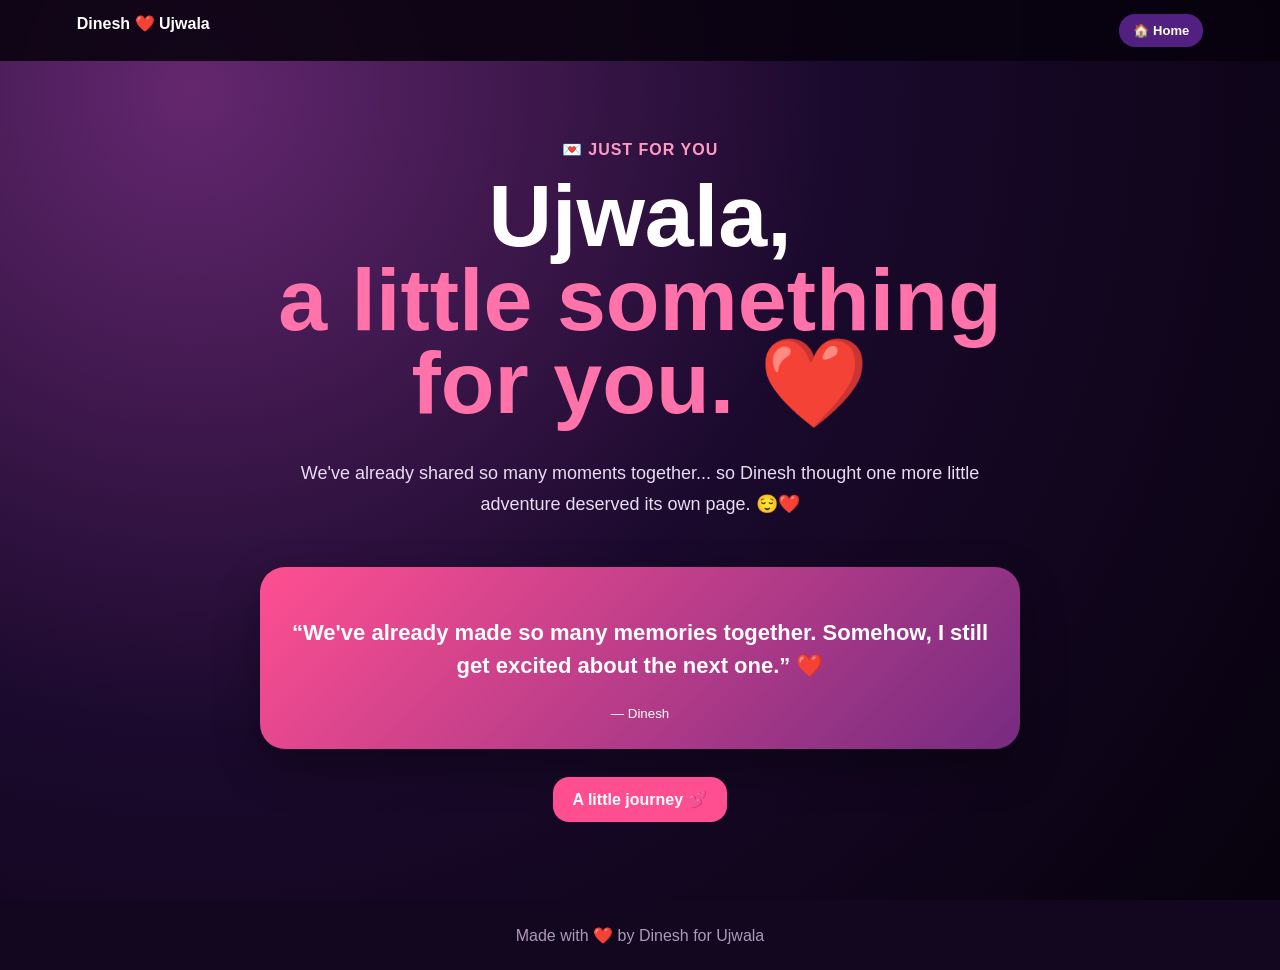
==== commit 5dae556b: "Add files via upload" ====
--- a/index.html
+++ b/index.html
@@ -1,9 +1 @@
-<!doctype html><html lang="en"><head><meta charset="utf-8"><meta name="viewport" content="width=device-width,initial-scale=1"><title>Dinesh ❤️ Ujwala</title><link rel="stylesheet" href="style.css"></head><body><nav><a class="logo" href="index.html">Dinesh <span class="pink">❤️</span> Ujwala</a><a class="navbtn" href="index.html">🏠 Home</a></nav><main class="page">
-<section class="hero">
-<div class="kicker">💌 JUST FOR YOU</div>
-<h1>Ujwala,<br><span class="pink">this is for you. ❤️</span></h1>
-<p class="lead">Dinesh could have simply asked you out... but somehow decided that one question deserved an entire little journey. 😌</p>
-<div class="quote"><p>“I was going to write a cheesy pickup line... then I remembered you already picked up my heart.” 💘</p><small>— Dinesh</small></div>
-<a class="btn" href="reasons.html">Start our little story 💕</a>
-</section>
-</main><footer>Made with ❤️ by Dinesh for Ujwala</footer><script></script></body></html>+<!doctype html><html><head><meta charset="utf-8"><meta name="viewport" content="width=device-width,initial-scale=1"><title>Dinesh ❤️ Ujwala</title><link rel="stylesheet" href="style.css"></head><body><nav><a class="logo" href="index.html">Dinesh <span class="pink">❤️</span> Ujwala</a><a class="navbtn" href="index.html">🏠 Home</a></nav><main class="page"><section class="hero"><div class="kicker">💌 JUST FOR YOU</div><h1>Ujwala,<br><span class="pink">a little something for you. ❤️</span></h1><p class="lead">We've already shared so many moments together... so Dinesh thought one more little adventure deserved its own page. 😌❤️</p><div class="quote"><p>“We've already made so many memories together. Somehow, I still get excited about the next one.” ❤️</p><small>— Dinesh</small></div><a class="btn" href="reasons.html">A little journey 💕</a></section></main><footer>Made with ❤️ by Dinesh for Ujwala</footer><script></script></body></html>
--- a/style.css
+++ b/style.css
@@ -1 +1 @@
-*{box-sizing:border-box}html{scroll-behavior:smooth}body{margin:0;font-family:Arial,sans-serif;background:#12071f;color:#fff;min-height:100vh}body:before{content:"";position:fixed;inset:0;z-index:-2;background:radial-gradient(circle at 15% 10%,#64276f,#1a092c 48%,#07020d)}nav{position:sticky;top:0;z-index:20;padding:14px 6%;display:flex;justify-content:space-between;align-items:center;background:#08020ddd;backdrop-filter:blur(10px)}.logo{font-weight:800}.pink{color:#ff72aa}.navbtn,.btn{display:inline-block;border:0;border-radius:16px;padding:14px 21px;font-weight:800;color:#fff;background:#ff4f91;text-decoration:none;cursor:pointer}.navbtn{padding:9px 14px;background:#512080;font-size:13px}.page{max-width:1050px;margin:auto;padding:65px 6%;min-height:calc(100vh - 60px)}.hero{min-height:80vh;display:flex;flex-direction:column;align-items:center;justify-content:center;text-align:center}.kicker{color:#ff9bc3;font-weight:800;letter-spacing:1px}h1{font-size:clamp(46px,8vw,88px);line-height:.95;margin:15px 0}h2{text-align:center;font-size:42px;margin:10px 0 18px}.lead{max-width:730px;text-align:center;color:#eadcf4;font-size:18px;line-height:1.75}.btn{margin:8px}.secondary{background:#512080}.cards{display:grid;grid-template-columns:repeat(3,1fr);gap:16px;margin:30px 0}.card{border:0;background:#fff0f7;color:#41152f;border-radius:22px;padding:25px 16px;min-height:190px;font-weight:800;cursor:pointer;transition:.25s}.card:hover{transform:translateY(-7px) rotate(-1deg)}.emoji{font-size:50px;display:block;margin-bottom:12px}.reveal{display:none;background:#ffe0ed;color:#54183f;max-width:760px;margin:22px auto;padding:22px;border-radius:18px;text-align:center;font-weight:700;line-height:1.7}.quote{max-width:760px;margin:30px auto;padding:28px;border-radius:25px;background:linear-gradient(135deg,#ff4f91,#762b81);text-align:center;box-shadow:0 18px 45px #0005}.quote p{font-size:22px;line-height:1.5;font-weight:700;margin:0}.quote small{display:block;margin-top:10px}.timeline{display:grid;grid-template-columns:repeat(4,1fr);gap:15px;margin-top:30px}.memory{background:#fff0f7;color:#41152f;border-radius:20px;padding:24px;text-align:center;min-height:180px;cursor:pointer;transition:.25s}.memory:hover{transform:translateY(-7px)}.memoji{font-size:48px}.mystery{display:grid;grid-template-columns:repeat(3,1fr);gap:18px;margin-top:30px}.box{border:0;background:#fff0f7;color:#41152f;border-radius:22px;padding:28px 15px;min-height:190px;font-weight:800;cursor:pointer;transition:.25s}.box:hover{transform:scale(1.03)}.box span{display:block;font-size:55px;margin-bottom:12px}.choices{text-align:center;margin:30px 0}.no{background:#32133f;position:relative}.note{text-align:center;color:#ffb9d5;min-height:25px}.heart{font-size:105px;animation:pulse 1s infinite alternate}@keyframes pulse{to{transform:scale(1.12)}}.conf{position:fixed;top:-30px;font-size:25px;z-index:50;animation:fall 3s linear forwards}@keyframes fall{to{transform:translateY(110vh) rotate(650deg)}}footer{text-align:center;padding:25px;color:#ad99b7}@media(max-width:700px){.cards,.timeline,.mystery{grid-template-columns:1fr 1fr}.page{padding:55px 18px}h2{font-size:34px}}@media(max-width:450px){.cards,.timeline,.mystery{grid-template-columns:1fr}}
+*{box-sizing:border-box}body{margin:0;font-family:Arial,sans-serif;background:#12071f;color:#fff;min-height:100vh}body:before{content:"";position:fixed;inset:0;z-index:-1;background:radial-gradient(circle at 15% 10%,#64276f,#1a092c 48%,#07020d)}nav{position:sticky;top:0;z-index:5;padding:14px 6%;display:flex;justify-content:space-between;background:#08020ddd}.logo{font-weight:800;text-decoration:none;color:white}.pink{color:#ff72aa}.navbtn,.btn{border:0;border-radius:16px;padding:13px 20px;font-weight:800;color:white;background:#ff4f91;text-decoration:none;cursor:pointer}.navbtn{padding:9px 14px;background:#512080;font-size:13px}.page{max-width:1000px;margin:auto;padding:60px 6%;min-height:calc(100vh - 60px)}.hero{min-height:80vh;display:flex;flex-direction:column;align-items:center;justify-content:center;text-align:center}.kicker{color:#ff9bc3;font-weight:800;letter-spacing:1px}h1{font-size:clamp(46px,8vw,88px);line-height:.95;margin:15px 0}h2{text-align:center;font-size:42px}.lead{max-width:730px;text-align:center;color:#eadcf4;font-size:18px;line-height:1.75}.quote{max-width:760px;margin:28px auto;padding:27px;border-radius:25px;background:linear-gradient(135deg,#ff4f91,#762b81);text-align:center;box-shadow:0 18px 45px #0005}.quote p{font-size:22px;line-height:1.5;font-weight:700}.cards,.timeline,.mystery{display:grid;grid-template-columns:repeat(3,1fr);gap:16px;margin:30px 0}.timeline{grid-template-columns:repeat(4,1fr)}.card,.memory,.box{border:0;background:#fff0f7;color:#41152f;border-radius:22px;padding:24px 15px;min-height:180px;font-weight:800;cursor:pointer;transition:.25s;text-align:center}.card:hover,.memory:hover,.box:hover{transform:translateY(-6px)}.emoji,.memoji,.box span{font-size:48px;display:block;margin-bottom:12px}.reveal{display:none;background:#ffe0ed;color:#54183f;max-width:760px;margin:20px auto;padding:20px;border-radius:18px;text-align:center;font-weight:700;line-height:1.7}.choices{text-align:center;margin:30px}.no{background:#32133f;position:relative}.note{text-align:center;color:#ffb9d5;min-height:25px}.heart{font-size:105px;animation:pulse 1s infinite alternate}@keyframes pulse{to{transform:scale(1.12)}}.conf{position:fixed;top:-30px;font-size:25px;z-index:50;animation:fall 3s linear forwards}@keyframes fall{to{transform:translateY(110vh) rotate(650deg)}}footer{text-align:center;padding:25px;color:#ad99b7}@media(max-width:700px){.cards,.timeline,.mystery{grid-template-columns:1fr 1fr}}@media(max-width:450px){.cards,.timeline,.mystery{grid-template-columns:1fr}h2{font-size:34px}}
